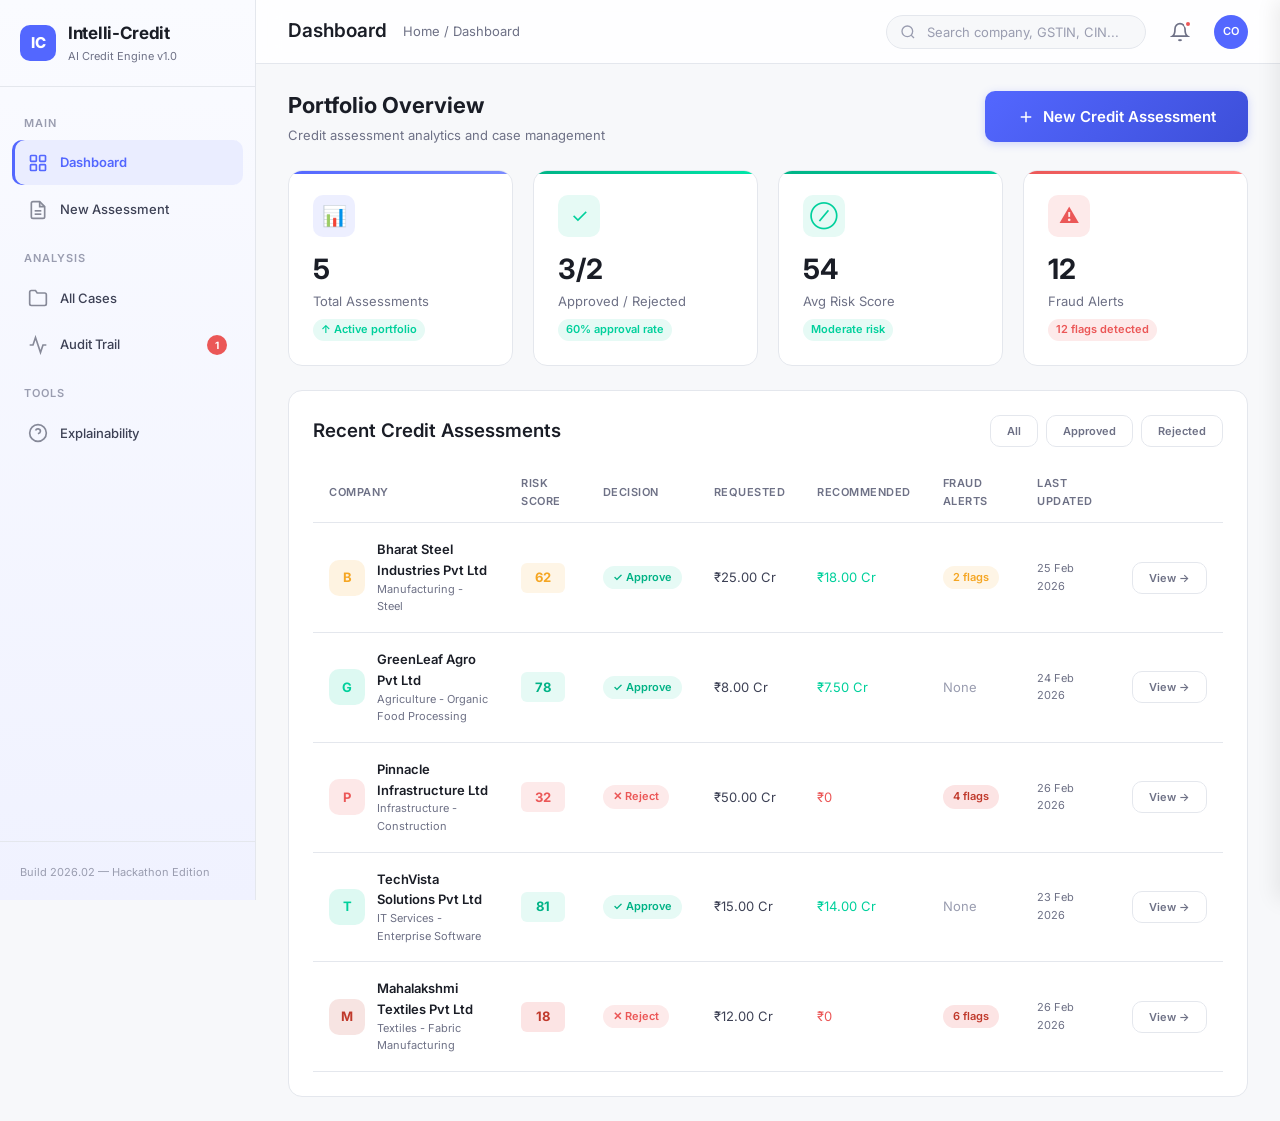
==== index.html @ 8cb84338 "Initial commit: Intelli-Credit application" ====
<!DOCTYPE html>
<html lang="en">

<head>
    <meta charset="UTF-8">
    <meta name="viewport" content="width=device-width, initial-scale=1.0">
    <meta name="description"
        content="Intelli-Credit — AI-Powered Explainable Credit Decisioning Engine for Indian Mid-Sized Corporate Loans">
    <title>Intelli-Credit — AI Credit Decisioning Engine</title>
    <link rel="stylesheet" href="css/styles.css">
    <link rel="stylesheet" href="css/enhancements.css">
    <link rel="icon"
        href="data:image/svg+xml,<svg xmlns='http://www.w3.org/2000/svg' viewBox='0 0 32 32'><rect width='32' height='32' rx='6' fill='%232563eb'/><text x='6' y='24' font-size='22' fill='white' font-weight='bold'>IC</text></svg>">
</head>

<body>
    <div class="app-container">
        <!-- Sidebar -->
        <aside class="sidebar" id="sidebar">
            <div class="sidebar-logo">
                <div class="logo-icon">IC</div>
                <div>
                    <h1>Intelli-Credit</h1>
                    <span>AI Credit Engine v1.0</span>
                </div>
            </div>
            <nav class="sidebar-nav">
                <div class="nav-section-label">Main</div>
                <a class="nav-item active" data-page="dashboard" onclick="navigateTo('dashboard')">
                    <svg class="nav-icon" viewBox="0 0 24 24" fill="none" stroke="currentColor" stroke-width="2">
                        <rect x="3" y="3" width="7" height="7" rx="1" />
                        <rect x="14" y="3" width="7" height="7" rx="1" />
                        <rect x="3" y="14" width="7" height="7" rx="1" />
                        <rect x="14" y="14" width="7" height="7" rx="1" />
                    </svg>
                    Dashboard
                </a>
                <a class="nav-item" data-page="assessment" onclick="navigateTo('assessment')">
                    <svg class="nav-icon" viewBox="0 0 24 24" fill="none" stroke="currentColor" stroke-width="2">
                        <path d="M14 2H6a2 2 0 00-2 2v16a2 2 0 002 2h12a2 2 0 002-2V8z" />
                        <path d="M14 2v6h6" />
                        <line x1="16" y1="13" x2="8" y2="13" />
                        <line x1="16" y1="17" x2="8" y2="17" />
                    </svg>
                    New Assessment
                </a>
                <div class="nav-section-label">Analysis</div>
                <a class="nav-item" data-page="cases" onclick="navigateTo('dashboard')">
                    <svg class="nav-icon" viewBox="0 0 24 24" fill="none" stroke="currentColor" stroke-width="2">
                        <path d="M22 19a2 2 0 01-2 2H4a2 2 0 01-2-2V5a2 2 0 012-2h5l2 3h9a2 2 0 012 2z" />
                    </svg>
                    All Cases
                </a>
                <a class="nav-item" data-page="audit" onclick="navigateTo('audit')">
                    <svg class="nav-icon" viewBox="0 0 24 24" fill="none" stroke="currentColor" stroke-width="2">
                        <polyline points="22 12 18 12 15 21 9 3 6 12 2 12" />
                    </svg>
                    Audit Trail
                    <span class="nav-badge" id="auditBadge">3</span>
                </a>
                <div class="nav-section-label">Tools</div>
                <a class="nav-item" onclick="toggleExplainabilityDrawer()">
                    <svg class="nav-icon" viewBox="0 0 24 24" fill="none" stroke="currentColor" stroke-width="2">
                        <circle cx="12" cy="12" r="10" />
                        <path d="M9.09 9a3 3 0 015.83 1c0 2-3 3-3 3" />
                        <line x1="12" y1="17" x2="12.01" y2="17" />
                    </svg>
                    Explainability
                </a>
            </nav>
            <div class="sidebar-footer">
                <span class="version">Build 2026.02 — Hackathon Edition</span>
            </div>
        </aside>

        <!-- Main Content -->
        <main class="main-content">
            <!-- Header -->
            <header class="header">
                <div class="header-left">
                    <button class="hamburger-btn" id="hamburgerBtn" onclick="toggleMobileSidebar()" aria-label="Toggle menu">
                        <svg viewBox="0 0 24 24" fill="none" stroke="currentColor" stroke-width="2">
                            <line x1="3" y1="6" x2="21" y2="6" />
                            <line x1="3" y1="12" x2="21" y2="12" />
                            <line x1="3" y1="18" x2="21" y2="18" />
                        </svg>
                    </button>
                    <h2 class="header-title" id="pageTitle">Dashboard</h2>
                    <span class="header-breadcrumb" id="breadcrumb">Home / Dashboard</span>
                </div>
                <div class="header-right">
                    <div class="header-search">
                        <svg class="search-icon" viewBox="0 0 24 24" fill="none" stroke="currentColor" stroke-width="2">
                            <circle cx="11" cy="11" r="8" />
                            <line x1="21" y1="21" x2="16.65" y2="16.65" />
                        </svg>
                        <input type="text" id="globalSearch" placeholder="Search company, GSTIN, CIN..."
                            onkeyup="handleSearch(this.value)">
                    </div>
                    <div class="notification-bell" data-tooltip="Notifications" onclick="showToast('No new notifications', 'info')">
                        <svg width="20" height="20" viewBox="0 0 24 24" fill="none" stroke="currentColor" stroke-width="2">
                            <path d="M18 8A6 6 0 0 0 6 8c0 7-3 9-3 9h18s-3-2-3-9" />
                            <path d="M13.73 21a2 2 0 0 1-3.46 0" />
                        </svg>
                        <span class="bell-dot"></span>
                    </div>
                    <div class="header-avatar" data-tooltip="Credit Officer" title="Credit Officer">CO</div>
                </div>
            </header>

            <!-- Page Views -->
            <div class="page-container">

                <!-- ========== DASHBOARD ========== -->
                <div class="page-view active" id="page-dashboard">
                    <div class="section-header">
                        <div>
                            <h1 class="section-title">Portfolio Overview</h1>
                            <p class="section-subtitle">Credit assessment analytics and case management</p>
                        </div>
                        <button class="btn btn-primary btn-lg" onclick="navigateTo('assessment')">
                            <svg width="18" height="18" viewBox="0 0 24 24" fill="none" stroke="currentColor"
                                stroke-width="2">
                                <line x1="12" y1="5" x2="12" y2="19" />
                                <line x1="5" y1="12" x2="19" y2="12" />
                            </svg>
                            New Credit Assessment
                        </button>
                    </div>

                    <!-- KPI Cards -->
                    <div class="kpi-grid" id="kpiGrid"></div>

                    <!-- Cases Table -->
                    <div class="card">
                        <div class="card-header">
                            <h3 style="color:var(--white); font-weight:600;">Recent Credit Assessments</h3>
                            <div style="display:flex;gap:8px;">
                                <button class="btn btn-ghost btn-sm" onclick="filterCases('all')">All</button>
                                <button class="btn btn-ghost btn-sm" onclick="filterCases('Approve')">Approved</button>
                                <button class="btn btn-ghost btn-sm" onclick="filterCases('Reject')">Rejected</button>
                            </div>
                        </div>
                        <div class="table-container">
                            <table class="data-table" id="casesTable">
                                <thead>
                                    <tr>
                                        <th>Company</th>
                                        <th>Risk Score</th>
                                        <th>Decision</th>
                                        <th>Requested</th>
                                        <th>Recommended</th>
                                        <th>Fraud Alerts</th>
                                        <th>Last Updated</th>
                                        <th></th>
                                    </tr>
                                </thead>
                                <tbody id="casesBody"></tbody>
                            </table>
                        </div>
                    </div>
                </div>

                <!-- ========== ASSESSMENT WIZARD ========== -->
                <div class="page-view" id="page-assessment">
                    <div class="wizard-container">
                        <div class="wizard-steps" id="wizardSteps"></div>
                        <div class="wizard-body" id="wizardBody"></div>
                    </div>
                </div>

                <!-- ========== AUDIT TRAIL ========== -->
                <div class="page-view" id="page-audit">
                    <div class="section-header">
                        <div>
                            <h1 class="section-title">Audit Trail</h1>
                            <p class="section-subtitle">Complete traceability of all agent actions and scoring changes
                            </p>
                        </div>
                    </div>
                    <div class="card">
                        <div class="audit-timeline" id="auditTimeline"></div>
                    </div>
                </div>
            </div>
        </main>
    </div>

    <!-- Toast Notifications -->
    <div id="toastContainer"></div>

    <!-- Loading Overlay -->
    <div id="loadingOverlay">
        <div class="loading-spinner"></div>
        <div class="loading-text" id="loadingText">Processing...</div>
    </div>

    <!-- Mobile Overlay -->
    <div class="mobile-overlay" id="mobileOverlay" onclick="toggleMobileSidebar()"></div>

    <!-- Explainability Drawer -->
    <div class="drawer-overlay" id="drawerOverlay" onclick="toggleExplainabilityDrawer()"></div>
    <div class="explainability-drawer" id="explainabilityDrawer">
        <div class="drawer-header">
            <h2>🔍 Explainability Panel</h2>
            <button class="btn btn-ghost btn-icon" onclick="toggleExplainabilityDrawer()">✕</button>
        </div>
        <div class="drawer-body" id="drawerBody">
            <p style="color:var(--text-muted);">Run a credit assessment to see the scoring breakdown here.</p>
        </div>
    </div>

    <!-- Scripts -->
    <script src="js/demoData.js"></script>
    <script src="js/scoringEngine.js"></script>
    <script src="js/reconciliation.js"></script>
    <script src="js/api.js"></script>
    <script src="js/app.js"></script>
    <script src="js/app2.js"></script>
    <script src="js/effects.js"></script>
</body>

</html>
---- css/styles.css ----
/* ============================================
   INTELLI-CREDIT — Groww-Inspired Minimal UI
   Clean, Light, Professional
   ============================================ */

@import url('https://fonts.googleapis.com/css2?family=Inter:wght@300;400;500;600;700;800&display=swap');

/* --- CSS Custom Properties --- */
:root {
  /* Brand */
  --brand-primary: #5367ff;
  --brand-primary-light: #6f7fff;
  --brand-primary-dark: #3d4fd9;
  --brand-green: #00d09c;
  --brand-green-light: #e6faf5;
  --brand-green-dark: #00b386;

  /* Backgrounds */
  --bg-body: #f7f8fa;
  --bg-white: #ffffff;
  --bg-card: #ffffff;
  --bg-hover: #f0f2f8;
  --bg-active: #eaedff;
  --bg-sidebar: #fafbff;
  --bg-header: rgba(255,255,255,0.85);

  /* Text */
  --text-primary: #1a1d26;
  --text-secondary: #3d4155;
  --text-muted: #6e7186;
  --text-light: #9a9db0;
  --text-white: #ffffff;

  /* Borders */
  --border-light: #e4e7ed;
  --border-medium: #cdd1da;
  --border-focus: var(--brand-primary);

  /* Risk Colors */
  --risk-low: #00d09c;
  --risk-low-bg: #e6faf5;
  --risk-medium: #f5a623;
  --risk-medium-bg: #fef5e6;
  --risk-high: #eb5757;
  --risk-high-bg: #fdeaea;
  --risk-critical: #c0392b;
  --risk-critical-bg: #fce4e4;

  /* Semantic */
  --success: #00d09c;
  --warning: #f5a623;
  --danger: #eb5757;
  --info: #5367ff;

  /* Typography */
  --font-family: 'Inter', -apple-system, BlinkMacSystemFont, 'Segoe UI', sans-serif;
  --font-xs: 0.6875rem;
  --font-sm: 0.8125rem;
  --font-base: 0.9375rem;
  --font-md: 1.0625rem;
  --font-lg: 1.1875rem;
  --font-xl: 1.375rem;
  --font-2xl: 1.75rem;
  --font-3xl: 2.125rem;
  --font-4xl: 2.75rem;

  /* Spacing */
  --space-1: 0.25rem;
  --space-2: 0.5rem;
  --space-3: 0.75rem;
  --space-4: 1rem;
  --space-5: 1.25rem;
  --space-6: 1.5rem;
  --space-8: 2rem;
  --space-10: 2.5rem;
  --space-12: 3rem;

  /* Radius */
  --radius-sm: 6px;
  --radius-md: 10px;
  --radius-lg: 14px;
  --radius-xl: 20px;
  --radius-full: 9999px;

  /* Shadows */
  --shadow-xs: 0 1px 2px rgba(0, 0, 0, 0.04);
  --shadow-sm: 0 1px 4px rgba(0, 0, 0, 0.06);
  --shadow-md: 0 4px 12px rgba(0, 0, 0, 0.07);
  --shadow-lg: 0 8px 24px rgba(0, 0, 0, 0.09);
  --shadow-xl: 0 12px 36px rgba(0, 0, 0, 0.12);

  /* Transitions */
  --transition-fast: 150ms ease;
  --transition-base: 250ms ease;
  --transition-slow: 350ms cubic-bezier(0.4, 0, 0.2, 1);

  /* Layout */
  --sidebar-width: 256px;
  --header-height: 64px;
}

/* --- Reset --- */
*,
*::before,
*::after {
  margin: 0;
  padding: 0;
  box-sizing: border-box;
}

html {
  font-size: 16px;
  scroll-behavior: smooth;
}

body {
  font-family: var(--font-family);
  background: var(--bg-body);
  color: var(--text-primary);
  line-height: 1.6;
  min-height: 100vh;
  overflow-x: hidden;
  -webkit-font-smoothing: antialiased;
}

/* --- App Layout --- */
.app-container {
  display: flex;
  min-height: 100vh;
}

/* --- Sidebar --- */
.sidebar {
  width: var(--sidebar-width);
  background: linear-gradient(180deg, #fafbff 0%, #f0f2ff 100%);
  border-right: 1px solid var(--border-light);
  position: fixed;
  top: 0;
  left: 0;
  bottom: 0;
  z-index: 100;
  display: flex;
  flex-direction: column;
  transition: transform var(--transition-slow);
}

.sidebar-logo {
  padding: var(--space-5) var(--space-5);
  border-bottom: 1px solid var(--border-light);
  display: flex;
  align-items: center;
  gap: var(--space-3);
}

.sidebar-logo .logo-icon {
  width: 36px;
  height: 36px;
  background: var(--brand-primary);
  border-radius: var(--radius-md);
  display: flex;
  align-items: center;
  justify-content: center;
  font-size: var(--font-base);
  font-weight: 800;
  color: var(--text-white);
}

.sidebar-logo h1 {
  font-size: var(--font-md);
  font-weight: 700;
  color: var(--text-primary);
  letter-spacing: -0.3px;
}

.sidebar-logo span {
  font-size: var(--font-xs);
  color: var(--text-muted);
  display: block;
  margin-top: 1px;
}

.sidebar-nav {
  flex: 1;
  padding: var(--space-3) var(--space-3);
}

.nav-section-label {
  font-size: var(--font-xs);
  font-weight: 600;
  color: var(--text-light);
  text-transform: uppercase;
  letter-spacing: 1px;
  padding: var(--space-4) var(--space-3) var(--space-2);
}

.nav-item {
  display: flex;
  align-items: center;
  gap: var(--space-3);
  padding: var(--space-3) var(--space-4);
  border-radius: var(--radius-md);
  color: var(--text-secondary);
  text-decoration: none;
  font-size: var(--font-sm);
  font-weight: 500;
  cursor: pointer;
  transition: all var(--transition-base);
  margin-bottom: 2px;
}

.nav-item:hover {
  background: var(--bg-hover);
  color: var(--text-primary);
  transform: translateX(3px);
}

.nav-item.active {
  background: var(--bg-active);
  color: var(--brand-primary);
  font-weight: 600;
  box-shadow: inset 3px 0 0 var(--brand-primary);
}

.nav-item .nav-icon {
  width: 20px;
  height: 20px;
  opacity: 0.6;
}

.nav-item.active .nav-icon {
  opacity: 1;
}

.nav-badge {
  margin-left: auto;
  background: var(--danger);
  color: var(--text-white);
  font-size: 10px;
  font-weight: 700;
  padding: 2px 7px;
  border-radius: var(--radius-full);
  min-width: 20px;
  text-align: center;
}

.sidebar-footer {
  padding: var(--space-4) var(--space-5);
  border-top: 1px solid var(--border-light);
}

.sidebar-footer .version {
  font-size: var(--font-xs);
  color: var(--text-light);
}

/* --- Main Content Area --- */
.main-content {
  flex: 1;
  margin-left: var(--sidebar-width);
  min-height: 100vh;
}

/* --- Header --- */
.header {
  height: var(--header-height);
  background: var(--bg-header);
  backdrop-filter: blur(12px);
  -webkit-backdrop-filter: blur(12px);
  border-bottom: 1px solid var(--border-light);
  display: flex;
  align-items: center;
  justify-content: space-between;
  padding: 0 var(--space-8);
  position: sticky;
  top: 0;
  z-index: 50;
}

.header-left {
  display: flex;
  align-items: center;
  gap: var(--space-4);
}

.header-title {
  font-size: var(--font-lg);
  font-weight: 600;
  color: var(--text-primary);
}

.header-breadcrumb {
  font-size: var(--font-sm);
  color: var(--text-muted);
}

.header-right {
  display: flex;
  align-items: center;
  gap: var(--space-4);
}

.header-search {
  position: relative;
}

.header-search input {
  background: var(--bg-body);
  border: 1px solid var(--border-light);
  border-radius: var(--radius-full);
  padding: var(--space-2) var(--space-4) var(--space-2) var(--space-10);
  color: var(--text-primary);
  font-size: var(--font-sm);
  width: 260px;
  font-family: var(--font-family);
  transition: var(--transition-fast);
}

.header-search input::placeholder {
  color: var(--text-light);
}

.header-search input:focus {
  outline: none;
  border-color: var(--brand-primary);
  box-shadow: 0 0 0 3px rgba(83, 103, 255, 0.1);
  width: 320px;
}

.header-search .search-icon {
  position: absolute;
  left: 14px;
  top: 50%;
  transform: translateY(-50%);
  color: var(--text-light);
  width: 16px;
  height: 16px;
}

.header-avatar {
  width: 34px;
  height: 34px;
  border-radius: var(--radius-full);
  background: var(--brand-primary);
  display: flex;
  align-items: center;
  justify-content: center;
  font-weight: 600;
  font-size: var(--font-xs);
  color: var(--text-white);
  cursor: pointer;
}

/* --- Page Container --- */
.page-container {
  padding: var(--space-6) var(--space-8);
  max-width: 1280px;
}

/* --- Section Header --- */
.section-header {
  display: flex;
  align-items: center;
  justify-content: space-between;
  margin-bottom: var(--space-6);
}

.section-title {
  font-size: var(--font-xl);
  font-weight: 700;
  color: var(--text-primary);
}

.section-subtitle {
  font-size: var(--font-sm);
  color: var(--text-muted);
  margin-top: 2px;
}

/* --- Cards --- */
.card {
  background: var(--bg-card);
  border: 1px solid var(--border-light);
  border-radius: var(--radius-lg);
  padding: var(--space-6);
  transition: box-shadow var(--transition-base), transform var(--transition-base);
}

.card:hover {
  box-shadow: var(--shadow-lg);
  transform: translateY(-1px);
}

.card-header {
  display: flex;
  align-items: center;
  justify-content: space-between;
  margin-bottom: var(--space-4);
}

.card-title {
  font-size: var(--font-xs);
  font-weight: 600;
  color: var(--text-muted);
  text-transform: uppercase;
  letter-spacing: 0.5px;
}

.card-value {
  font-size: var(--font-2xl);
  font-weight: 700;
  color: var(--text-primary);
  line-height: 1.2;
}

.card-subtitle {
  font-size: var(--font-sm);
  color: var(--text-muted);
  margin-top: var(--space-1);
}

.card-icon {
  width: 42px;
  height: 42px;
  border-radius: var(--radius-md);
  display: flex;
  align-items: center;
  justify-content: center;
  font-size: 20px;
}

.card-icon.blue {
  background: rgba(83, 103, 255, 0.1);
  color: var(--brand-primary);
}

.card-icon.teal {
  background: var(--brand-green-light);
  color: var(--brand-green);
}

.card-icon.green {
  background: var(--risk-low-bg);
  color: var(--risk-low);
}

.card-icon.red {
  background: var(--risk-high-bg);
  color: var(--risk-high);
}

.card-icon.purple {
  background: rgba(83, 103, 255, 0.1);
  color: var(--brand-primary);
}

/* --- KPI Grid --- */
.kpi-grid {
  display: grid;
  grid-template-columns: repeat(4, 1fr);
  gap: var(--space-5);
  margin-bottom: var(--space-6);
}

.kpi-card {
  position: relative;
  overflow: hidden;
  transition: box-shadow var(--transition-base), transform var(--transition-base);
}

.kpi-card:hover {
  box-shadow: var(--shadow-lg);
  transform: translateY(-3px);
}

.kpi-card::before {
  content: '';
  position: absolute;
  top: 0;
  left: 0;
  right: 0;
  height: 3px;
  border-radius: var(--radius-lg) var(--radius-lg) 0 0;
}

.kpi-card.blue::before {
  background: linear-gradient(90deg, #5367ff, #7b8cff);
}

.kpi-card.teal::before {
  background: linear-gradient(90deg, #00b386, #00d09c);
}

.kpi-card.green::before {
  background: linear-gradient(90deg, #00b386, #00e6a8);
}

.kpi-card.red::before {
  background: linear-gradient(90deg, #eb5757, #ff7b7b);
}

.kpi-trend {
  display: inline-flex;
  align-items: center;
  gap: 4px;
  font-size: var(--font-xs);
  font-weight: 600;
  padding: 2px 8px;
  border-radius: var(--radius-full);
  margin-top: var(--space-2);
}

.kpi-trend.up {
  background: var(--risk-low-bg);
  color: var(--risk-low);
}

.kpi-trend.down {
  background: var(--risk-high-bg);
  color: var(--risk-high);
}

/* --- Data Table --- */
.table-container {
  overflow-x: auto;
}

.data-table {
  width: 100%;
  border-collapse: separate;
  border-spacing: 0;
}

.data-table thead th {
  padding: var(--space-3) var(--space-4);
  text-align: left;
  font-size: var(--font-xs);
  font-weight: 600;
  color: var(--text-muted);
  text-transform: uppercase;
  letter-spacing: 0.5px;
  border-bottom: 1px solid var(--border-light);
  background: var(--bg-white);
}

.data-table tbody tr {
  cursor: pointer;
  transition: all var(--transition-base);
  position: relative;
}

.data-table tbody tr:hover {
  background: var(--bg-hover);
  box-shadow: inset 3px 0 0 var(--brand-primary);
}

.data-table tbody tr:active {
  background: var(--bg-active);
}

.data-table tbody td {
  padding: var(--space-4);
  font-size: var(--font-sm);
  border-bottom: 1px solid var(--border-light);
  vertical-align: middle;
  color: var(--text-secondary);
}

.data-table .company-cell {
  display: flex;
  align-items: center;
  gap: var(--space-3);
}

.company-avatar {
  width: 36px;
  height: 36px;
  border-radius: var(--radius-md);
  display: flex;
  align-items: center;
  justify-content: center;
  font-weight: 700;
  font-size: var(--font-sm);
  flex-shrink: 0;
}

.company-name {
  font-weight: 600;
  color: var(--text-primary);
}

.company-sector {
  font-size: var(--font-xs);
  color: var(--text-muted);
}

/* --- Badges --- */
.badge {
  display: inline-flex;
  align-items: center;
  gap: 4px;
  padding: 3px 10px;
  border-radius: var(--radius-full);
  font-size: var(--font-xs);
  font-weight: 600;
  white-space: nowrap;
}

.badge.approved {
  background: var(--risk-low-bg);
  color: var(--brand-green-dark);
}

.badge.rejected {
  background: var(--risk-high-bg);
  color: var(--risk-high);
}

.badge.pending {
  background: var(--risk-medium-bg);
  color: var(--risk-medium);
}

.badge.low {
  background: var(--risk-low-bg);
  color: var(--brand-green-dark);
}

.badge.medium {
  background: var(--risk-medium-bg);
  color: var(--risk-medium);
}

.badge.high {
  background: var(--risk-high-bg);
  color: var(--risk-high);
}

.badge.critical {
  background: var(--risk-critical-bg);
  color: var(--risk-critical);
}

/* --- Score Badge --- */
.score-badge {
  display: inline-flex;
  align-items: center;
  justify-content: center;
  width: 44px;
  height: 30px;
  border-radius: var(--radius-sm);
  font-weight: 700;
  font-size: var(--font-sm);
}

.score-badge.low {
  background: var(--risk-low-bg);
  color: var(--brand-green-dark);
}

.score-badge.medium {
  background: var(--risk-medium-bg);
  color: var(--risk-medium);
}

.score-badge.high {
  background: var(--risk-high-bg);
  color: var(--risk-high);
}

.score-badge.critical {
  background: var(--risk-critical-bg);
  color: var(--risk-critical);
}

/* --- Buttons --- */
.btn {
  display: inline-flex;
  align-items: center;
  justify-content: center;
  gap: var(--space-2);
  padding: var(--space-3) var(--space-6);
  border: none;
  border-radius: var(--radius-md);
  font-family: var(--font-family);
  font-size: var(--font-sm);
  font-weight: 600;
  cursor: pointer;
  transition: all var(--transition-base);
  text-decoration: none;
  white-space: nowrap;
  position: relative;
  overflow: hidden;
}

.btn:active {
  transform: scale(0.97);
}

.btn-primary {
  background: linear-gradient(135deg, var(--brand-primary), var(--brand-primary-dark));
  color: var(--text-white);
  box-shadow: 0 2px 8px rgba(83, 103, 255, 0.25);
}

.btn-primary:hover {
  background: linear-gradient(135deg, var(--brand-primary-light), var(--brand-primary));
  transform: translateY(-2px);
  box-shadow: 0 4px 16px rgba(83, 103, 255, 0.35);
}

.btn-secondary {
  background: var(--bg-body);
  color: var(--text-secondary);
  border: 1px solid var(--border-light);
}

.btn-secondary:hover {
  background: var(--bg-hover);
  border-color: var(--border-medium);
}

.btn-success {
  background: var(--brand-green);
  color: var(--text-white);
}

.btn-success:hover {
  background: var(--brand-green-dark);
}

.btn-danger {
  background: var(--risk-high);
  color: var(--text-white);
}

.btn-ghost {
  background: transparent;
  color: var(--text-muted);
  border: 1px solid var(--border-light);
}

.btn-ghost:hover {
  background: var(--bg-hover);
  color: var(--text-primary);
  border-color: var(--border-medium);
}

.btn-sm {
  padding: var(--space-2) var(--space-4);
  font-size: var(--font-xs);
}

.btn-lg {
  padding: var(--space-4) var(--space-8);
  font-size: var(--font-base);
}

.btn-icon {
  width: 34px;
  height: 34px;
  padding: 0;
  border-radius: var(--radius-md);
}

/* --- Form Elements --- */
.form-group {
  margin-bottom: var(--space-5);
}

.form-label {
  display: block;
  font-size: var(--font-sm);
  font-weight: 600;
  color: var(--text-secondary);
  margin-bottom: var(--space-2);
}

.form-input,
.form-select,
.form-textarea {
  width: 100%;
  padding: var(--space-3) var(--space-4);
  background: var(--bg-white);
  border: 1px solid var(--border-light);
  border-radius: var(--radius-md);
  color: var(--text-primary);
  font-family: var(--font-family);
  font-size: var(--font-sm);
  transition: var(--transition-fast);
}

.form-input:focus,
.form-select:focus,
.form-textarea:focus {
  outline: none;
  border-color: var(--brand-primary);
  box-shadow: 0 0 0 3px rgba(83, 103, 255, 0.1);
}

.form-input::placeholder {
  color: var(--text-light);
}

.form-textarea {
  resize: vertical;
  min-height: 100px;
}

.form-select {
  appearance: none;
  background-image: url("data:image/svg+xml,%3Csvg xmlns='http://www.w3.org/2000/svg' width='12' height='12' viewBox='0 0 24 24' fill='none' stroke='%237c7e8c' stroke-width='2'%3E%3Cpath d='M6 9l6 6 6-6'/%3E%3C/svg%3E");
  background-repeat: no-repeat;
  background-position: right 12px center;
  padding-right: 36px;
}

.form-row {
  display: grid;
  grid-template-columns: 1fr 1fr;
  gap: var(--space-4);
}

.form-hint {
  font-size: var(--font-xs);
  color: var(--text-light);
  margin-top: var(--space-1);
}

/* --- Wizard Steps --- */
.wizard-container {
  max-width: 960px;
  margin: 0 auto;
}

.wizard-steps {
  display: flex;
  align-items: center;
  justify-content: center;
  gap: 0;
  margin-bottom: var(--space-8);
  padding: var(--space-4) var(--space-6);
  background: var(--bg-white);
  border-radius: var(--radius-lg);
  border: 1px solid var(--border-light);
}

.wizard-step {
  display: flex;
  align-items: center;
  gap: var(--space-2);
  cursor: pointer;
}

.wizard-step-number {
  width: 30px;
  height: 30px;
  border-radius: var(--radius-full);
  display: flex;
  align-items: center;
  justify-content: center;
  font-size: var(--font-xs);
  font-weight: 700;
  background: var(--bg-body);
  color: var(--text-muted);
  border: 2px solid var(--border-light);
  transition: all var(--transition-base);
  flex-shrink: 0;
}

.wizard-step-label {
  font-size: var(--font-xs);
  color: var(--text-muted);
  font-weight: 500;
  white-space: nowrap;
}

.wizard-step.active .wizard-step-number {
  background: var(--brand-primary);
  color: var(--text-white);
  border-color: var(--brand-primary);
}

.wizard-step.active .wizard-step-label {
  color: var(--brand-primary);
  font-weight: 600;
}

.wizard-step.completed .wizard-step-number {
  background: var(--brand-green);
  color: var(--text-white);
  border-color: var(--brand-green);
}

.wizard-step.completed .wizard-step-label {
  color: var(--text-secondary);
}

.wizard-step-connector {
  width: 32px;
  height: 2px;
  background: var(--border-light);
  margin: 0 var(--space-2);
  flex-shrink: 0;
}

.wizard-step.completed+.wizard-step-connector,
.wizard-step-connector.completed {
  background: var(--brand-green);
}

.wizard-body {
  animation: fadeIn 0.3s ease;
}

@keyframes fadeIn {
  from {
    opacity: 0;
    transform: translateY(8px);
  }

  to {
    opacity: 1;
    transform: translateY(0);
  }
}

.wizard-actions {
  display: flex;
  justify-content: space-between;
  align-items: center;
  margin-top: var(--space-8);
  padding-top: var(--space-6);
  border-top: 1px solid var(--border-light);
}

/* --- Upload Zone --- */
.upload-zone {
  border: 2px dashed var(--border-light);
  border-radius: var(--radius-lg);
  padding: var(--space-12) var(--space-8);
  text-align: center;
  cursor: pointer;
  transition: all var(--transition-fast);
}

.upload-zone:hover,
.upload-zone.dragover {
  border-color: var(--brand-primary);
  background: rgba(83, 103, 255, 0.03);
}

.upload-zone .upload-icon {
  font-size: 48px;
  margin-bottom: var(--space-4);
  opacity: 0.4;
}

.upload-zone h3 {
  font-size: var(--font-lg);
  color: var(--text-primary);
  margin-bottom: var(--space-2);
}

.upload-zone p {
  font-size: var(--font-sm);
  color: var(--text-muted);
}

.upload-file-list {
  margin-top: var(--space-6);
}

.upload-file-item {
  display: flex;
  align-items: center;
  gap: var(--space-3);
  padding: var(--space-3) var(--space-4);
  background: var(--bg-body);
  border: 1px solid var(--border-light);
  border-radius: var(--radius-md);
  margin-bottom: var(--space-2);
}

.upload-file-item .file-icon {
  color: var(--brand-primary);
  font-size: 20px;
}

.upload-file-item .file-info {
  flex: 1;
}

.upload-file-item .file-name {
  font-size: var(--font-sm);
  font-weight: 500;
  color: var(--text-primary);
}

.upload-file-item .file-size {
  font-size: var(--font-xs);
  color: var(--text-muted);
}

.upload-file-item .file-status {
  font-size: var(--font-xs);
  font-weight: 600;
}

.upload-file-item .file-status.success {
  color: var(--risk-low);
}

.upload-file-item .file-status.processing {
  color: var(--brand-primary);
}

.progress-bar {
  width: 100%;
  height: 4px;
  background: var(--bg-body);
  border-radius: var(--radius-full);
  overflow: hidden;
  margin-top: var(--space-2);
}

.progress-bar-fill {
  height: 100%;
  background: var(--brand-primary);
  border-radius: var(--radius-full);
  transition: width 0.5s ease;
}

/* --- Split Screen --- */
.split-screen {
  display: grid;
  grid-template-columns: 1fr 1fr;
  gap: var(--space-5);
}

.split-panel {
  background: var(--bg-white);
  border: 1px solid var(--border-light);
  border-radius: var(--radius-lg);
  overflow: hidden;
}

.split-panel-header {
  padding: var(--space-4) var(--space-5);
  border-bottom: 1px solid var(--border-light);
  display: flex;
  align-items: center;
  justify-content: space-between;
  background: var(--bg-body);
}

.split-panel-header h3 {
  font-size: var(--font-sm);
  font-weight: 600;
  color: var(--text-primary);
}

.split-panel-body {
  padding: var(--space-5);
  max-height: 500px;
  overflow-y: auto;
}

/* --- Financial Table --- */
.financial-table {
  width: 100%;
  border-collapse: collapse;
  font-size: var(--font-xs);
}

.financial-table th {
  text-align: left;
  padding: var(--space-2) var(--space-3);
  color: var(--text-muted);
  font-weight: 600;
  border-bottom: 1px solid var(--border-light);
}

.financial-table td {
  padding: var(--space-2) var(--space-3);
  color: var(--text-secondary);
  border-bottom: 1px solid var(--border-light);
}

.financial-table .editable {
  color: var(--brand-primary);
  cursor: pointer;
  font-weight: 500;
}

/* --- Confidence Levels --- */
.confidence-row {
  display: flex;
  align-items: center;
  justify-content: space-between;
  padding: var(--space-2) 0;
}

.confidence-label {
  font-size: var(--font-xs);
  color: var(--text-secondary);
  font-weight: 500;
}

.confidence-bar {
  width: 120px;
  height: 5px;
  background: var(--bg-body);
  border-radius: var(--radius-full);
  overflow: hidden;
}

.confidence-level-fill {
  height: 100%;
  border-radius: var(--radius-full);
  transition: width 0.5s ease;
}

.confidence-value {
  font-size: var(--font-xs);
  font-weight: 600;
  min-width: 36px;
  text-align: right;
}

/* --- Risk Cards Grid --- */
.risk-cards-grid {
  display: grid;
  grid-template-columns: 1fr 1fr;
  gap: var(--space-5);
}

.risk-card {
  background: var(--bg-white);
  border: 1px solid var(--border-light);
  border-radius: var(--radius-lg);
  overflow: hidden;
  transition: box-shadow var(--transition-fast);
}

.risk-card:hover {
  box-shadow: var(--shadow-md);
}

.risk-card-header {
  padding: var(--space-5) var(--space-5) var(--space-3);
  display: flex;
  align-items: flex-start;
  justify-content: space-between;
}

.risk-card-title {
  font-size: var(--font-sm);
  font-weight: 600;
  color: var(--text-secondary);
}

.risk-card-score {
  font-size: var(--font-2xl);
  font-weight: 800;
  padding: 0 var(--space-5);
}

.risk-card-body {
  padding: var(--space-3) var(--space-5) var(--space-5);
}

.risk-card-bar {
  width: 100%;
  height: 5px;
  background: var(--bg-body);
  border-radius: var(--radius-full);
  overflow: hidden;
  margin: var(--space-3) 0;
}

.risk-card-bar-fill {
  height: 100%;
  border-radius: var(--radius-full);
  transition: width 0.8s ease;
}

.risk-evidence-item {
  display: flex;
  align-items: flex-start;
  gap: var(--space-2);
  font-size: var(--font-xs);
  color: var(--text-muted);
  margin-bottom: var(--space-2);
  padding: var(--space-2) var(--space-3);
  background: var(--bg-body);
  border-radius: var(--radius-sm);
}

.risk-evidence-item .evidence-tag {
  font-weight: 600;
  color: var(--brand-primary);
  white-space: nowrap;
}

/* --- Score Display --- */
.score-display {
  text-align: center;
  padding: var(--space-8) var(--space-4);
}

.score-circle {
  width: 180px;
  height: 180px;
  border-radius: 50%;
  display: flex;
  align-items: center;
  justify-content: center;
  flex-direction: column;
  margin: 0 auto var(--space-6);
  position: relative;
  background: var(--bg-card);
  box-shadow: 0 8px 32px rgba(0,0,0,0.06);
}

.score-circle::before {
  content: '';
  position: absolute;
  inset: -4px;
  border-radius: 50%;
  padding: 4px;
  background: conic-gradient(from 220deg, var(--brand-green), var(--risk-medium), var(--risk-high), var(--border-light));
  -webkit-mask: linear-gradient(#fff 0 0) content-box, linear-gradient(#fff 0 0);
  mask: linear-gradient(#fff 0 0) content-box, linear-gradient(#fff 0 0);
  -webkit-mask-composite: xor;
  mask-composite: exclude;
  animation: scoreRingFadeIn 1s ease-out;
}

@keyframes scoreRingFadeIn {
  from { opacity: 0; transform: rotate(-90deg) scale(0.8); }
  to { opacity: 1; transform: rotate(0deg) scale(1); }
}

.score-circle .score-number {
  font-size: var(--font-4xl);
  font-weight: 800;
  line-height: 1;
}

.score-circle .score-label {
  font-size: var(--font-xs);
  color: var(--text-muted);
  margin-top: var(--space-1);
}

.decision-badge {
  display: inline-flex;
  align-items: center;
  gap: var(--space-2);
  padding: var(--space-2) var(--space-5);
  border-radius: var(--radius-full);
  font-size: var(--font-md);
  font-weight: 700;
  margin-bottom: var(--space-6);
}

.decision-badge.approved {
  background: var(--risk-low-bg);
  color: var(--brand-green-dark);
  border: 1px solid rgba(0, 208, 156, 0.25);
}

.decision-badge.rejected {
  background: var(--risk-high-bg);
  color: var(--risk-high);
  border: 1px solid rgba(235, 87, 87, 0.25);
}

/* --- Reason Cards --- */
.reason-card {
  background: var(--bg-body);
  border: 1px solid var(--border-light);
  border-radius: var(--radius-md);
  padding: var(--space-4);
  margin-bottom: var(--space-3);
  display: flex;
  gap: var(--space-4);
  transition: background var(--transition-fast);
}

.reason-card:hover {
  background: var(--bg-hover);
}

.reason-number {
  width: 26px;
  height: 26px;
  border-radius: var(--radius-full);
  background: var(--brand-primary);
  color: var(--text-white);
  display: flex;
  align-items: center;
  justify-content: center;
  font-weight: 700;
  font-size: var(--font-xs);
  flex-shrink: 0;
}

.reason-content {
  flex: 1;
}

.reason-text {
  font-size: var(--font-sm);
  font-weight: 500;
  color: var(--text-primary);
  margin-bottom: var(--space-2);
}

.reason-meta {
  display: flex;
  gap: var(--space-4);
  font-size: var(--font-xs);
  color: var(--text-muted);
}

.reason-meta .score-impact {
  color: var(--risk-high);
  font-weight: 600;
}

.reason-meta .evidence-link {
  color: var(--brand-primary);
  cursor: pointer;
}

/* --- Decision Grid --- */
.decision-grid {
  display: grid;
  grid-template-columns: repeat(3, 1fr);
  gap: var(--space-4);
  margin: var(--space-6) 0;
}

.decision-metric {
  background: var(--bg-body);
  border: 1px solid var(--border-light);
  border-radius: var(--radius-md);
  padding: var(--space-5);
  text-align: center;
}

.decision-metric .metric-label {
  font-size: var(--font-xs);
  color: var(--text-muted);
  text-transform: uppercase;
  letter-spacing: 0.5px;
  margin-bottom: var(--space-2);
}

.decision-metric .metric-value {
  font-size: var(--font-xl);
  font-weight: 700;
  color: var(--text-primary);
}

/* --- Explainability Drawer --- */
.explainability-drawer {
  position: fixed;
  top: 0;
  right: -440px;
  width: 440px;
  height: 100vh;
  background: var(--bg-white);
  border-left: 1px solid var(--border-light);
  z-index: 200;
  transition: right var(--transition-slow);
  display: flex;
  flex-direction: column;
  box-shadow: -4px 0 20px rgba(0, 0, 0, 0.08);
}

.explainability-drawer.open {
  right: 0;
}

.drawer-overlay {
  position: fixed;
  inset: 0;
  background: rgba(0, 0, 0, 0.25);
  z-index: 199;
  opacity: 0;
  pointer-events: none;
  transition: opacity var(--transition-base);
}

.drawer-overlay.open {
  opacity: 1;
  pointer-events: auto;
}

.drawer-header {
  padding: var(--space-5);
  border-bottom: 1px solid var(--border-light);
  display: flex;
  align-items: center;
  justify-content: space-between;
}

.drawer-header h2 {
  font-size: var(--font-md);
  font-weight: 600;
  color: var(--text-primary);
}

.drawer-body {
  flex: 1;
  overflow-y: auto;
  padding: var(--space-5);
}

/* --- Explain Components --- */
.explain-component {
  border: 1px solid var(--border-light);
  border-radius: var(--radius-md);
  margin-bottom: var(--space-3);
  overflow: hidden;
}

.explain-component-header {
  padding: var(--space-3) var(--space-4);
  display: flex;
  align-items: center;
  justify-content: space-between;
  cursor: pointer;
  background: var(--bg-body);
}

.explain-component-header:hover {
  background: var(--bg-hover);
}

.explain-component-name {
  font-size: var(--font-sm);
  font-weight: 600;
  color: var(--text-primary);
}

.explain-component-score {
  font-size: var(--font-sm);
  font-weight: 700;
}

.explain-component-body {
  padding: var(--space-3) var(--space-4);
  border-top: 1px solid var(--border-light);
  font-size: var(--font-xs);
}

.explain-row {
  display: flex;
  justify-content: space-between;
  align-items: center;
  padding: 3px 0;
}

.explain-row .label {
  color: var(--text-muted);
}

.explain-row .value {
  color: var(--text-primary);
  font-weight: 600;
}

/* --- Audit Trail --- */
.audit-timeline {
  position: relative;
}

.audit-entry {
  display: flex;
  gap: var(--space-4);
  padding: var(--space-4) 0;
  position: relative;
}

.audit-entry::before {
  content: '';
  position: absolute;
  left: 10px;
  top: 36px;
  bottom: -8px;
  width: 2px;
  background: var(--border-light);
}

.audit-entry:last-child::before {
  display: none;
}

.audit-entry-header {
  display: flex;
  flex-direction: column;
  align-items: center;
  min-width: 22px;
}

.audit-entry-header::before {
  content: '';
  width: 10px;
  height: 10px;
  border-radius: 50%;
  background: var(--brand-primary);
  border: 2px solid var(--bg-white);
  flex-shrink: 0;
  z-index: 1;
}

.audit-entry.complete .audit-entry-header::before {
  background: var(--brand-green);
}

.audit-entry-time {
  font-size: var(--font-xs);
  color: var(--text-light);
  white-space: nowrap;
  margin-top: var(--space-2);
}

.audit-entry-agent {
  font-size: var(--font-xs);
  color: var(--brand-primary);
  font-weight: 600;
}

.audit-entry-content {
  flex: 1;
  background: var(--bg-body);
  border: 1px solid var(--border-light);
  border-radius: var(--radius-md);
  padding: var(--space-3) var(--space-4);
}

.audit-entry-title {
  font-weight: 600;
  font-size: var(--font-sm);
  color: var(--text-primary);
  margin-bottom: 2px;
}

.audit-entry-desc {
  font-size: var(--font-xs);
  color: var(--text-muted);
}

.audit-change {
  display: flex;
  align-items: center;
  gap: var(--space-3);
  margin-top: var(--space-2);
  font-size: var(--font-xs);
  color: var(--text-muted);
}

.audit-change .before {
  color: var(--risk-high);
  text-decoration: line-through;
}

.audit-change .after {
  color: var(--brand-green);
  font-weight: 600;
}

/* --- Empty State --- */
.empty-state {
  text-align: center;
  padding: var(--space-12);
}

.empty-icon {
  font-size: 48px;
  opacity: 0.3;
  margin-bottom: var(--space-4);
}

.empty-state h3 {
  font-size: var(--font-lg);
  color: var(--text-primary);
  margin-bottom: var(--space-2);
}

.empty-state p {
  font-size: var(--font-sm);
  color: var(--text-muted);
}

/* --- Page View --- */
.page-view {
  display: none;
}

.page-view.active {
  display: block;
  animation: fadeIn 0.3s ease;
}

/* --- Impact Preview --- */
.impact-preview {
  background: var(--bg-body);
  border: 1px solid var(--border-light);
  border-radius: var(--radius-md);
  padding: var(--space-4);
  margin-top: var(--space-4);
}

.impact-item {
  display: flex;
  justify-content: space-between;
  align-items: center;
  padding: var(--space-2) 0;
  font-size: var(--font-xs);
}

.impact-text {
  color: var(--text-secondary);
}

.impact-delta {
  font-weight: 700;
  font-size: var(--font-xs);
}

.impact-delta.positive {
  color: var(--brand-green);
}

.impact-delta.negative {
  color: var(--risk-high);
}

/* --- SVG Bar Chart --- */
.bar-chart-svg text {
  font-family: var(--font-family);
}

/* --- Responsive --- */
@media (max-width: 1200px) {
  .kpi-grid {
    grid-template-columns: repeat(2, 1fr);
  }

  .risk-cards-grid {
    grid-template-columns: 1fr;
  }

  .decision-grid {
    grid-template-columns: repeat(2, 1fr);
  }
}

@media (max-width: 900px) {
  .sidebar {
    transform: translateX(-100%);
    box-shadow: var(--shadow-xl);
  }

  .sidebar.open {
    transform: translateX(0);
  }

  .main-content {
    margin-left: 0;
  }

  .split-screen {
    grid-template-columns: 1fr;
  }

  .form-row {
    grid-template-columns: 1fr;
  }

  .mobile-overlay {
    display: block;
    position: fixed;
    inset: 0;
    background: rgba(0,0,0,0.4);
    backdrop-filter: blur(4px);
    -webkit-backdrop-filter: blur(4px);
    z-index: 99;
    opacity: 0;
    pointer-events: none;
    transition: opacity var(--transition-base);
  }

  .mobile-overlay.active {
    opacity: 1;
    pointer-events: auto;
  }

  .hamburger-btn {
    display: flex;
  }
}

@media (max-width: 640px) {
  .kpi-grid {
    grid-template-columns: 1fr;
  }

  .header-search input {
    width: 180px;
  }

  .page-container {
    padding: var(--space-4);
  }
}

/* --- Scrollbar --- */
::-webkit-scrollbar {
  width: 5px;
}

::-webkit-scrollbar-track {
  background: transparent;
}

::-webkit-scrollbar-thumb {
  background: var(--border-medium);
  border-radius: 3px;
}

::-webkit-scrollbar-thumb:hover {
  background: var(--text-light);
}

/* --- Selection --- */
::selection {
  background: rgba(83, 103, 255, 0.15);
  color: var(--text-primary);
}
---- css/enhancements.css ----
/* ============================================
   INTELLI-CREDIT — Enhanced UX Effects
   Skeletons, Toasts, Loading, Tooltips, Animations
   ============================================ */

/* --- Smooth card transitions --- */
.card,
.kpi-card,
.risk-card,
.split-panel,
.decision-metric {
    transition: box-shadow 0.25s ease, transform 0.25s ease;
}

/* --- Nav active indicator (animated) --- */
.nav-item {
    position: relative;
}

.nav-item.active::before {
    content: '';
    position: absolute;
    left: 0;
    top: 50%;
    transform: translateY(-50%);
    width: 3px;
    height: 20px;
    background: var(--brand-primary);
    border-radius: 0 3px 3px 0;
    animation: navIndicatorSlide 0.3s ease;
}

@keyframes navIndicatorSlide {
    from {
        height: 0;
        opacity: 0;
    }

    to {
        height: 20px;
        opacity: 1;
    }
}

/* --- Subtle table row transition --- */
.data-table tbody tr {
    transition: all 0.2s ease;
}

/* --- Smooth badge hover --- */
.badge {
    transition: transform 0.15s ease, box-shadow 0.15s ease;
}

.badge:hover {
    transform: scale(1.05);
}

/* --- Focus ring --- */
*:focus-visible {
    outline: 2px solid var(--brand-primary);
    outline-offset: 2px;
}

/* --- Smooth page view --- */
.page-view.active {
    animation: pageSlideIn 0.35s cubic-bezier(0.4, 0, 0.2, 1);
}

@keyframes pageSlideIn {
    from {
        opacity: 0;
        transform: translateY(12px);
    }

    to {
        opacity: 1;
        transform: translateY(0);
    }
}

/* --- Wizard step completed check --- */
.wizard-step.completed .wizard-step-number::after {
    content: '✓';
    font-size: 14px;
}

/* --- Score circle animation --- */
.score-circle .score-number {
    animation: scoreCount 0.6s ease-out;
}

@keyframes scoreCount {
    from {
        opacity: 0;
        transform: scale(0.8);
    }

    to {
        opacity: 1;
        transform: scale(1);
    }
}

.decision-badge {
    animation: badgePop 0.5s cubic-bezier(0.34, 1.56, 0.64, 1) 0.3s backwards;
}

@keyframes badgePop {
    from {
        opacity: 0;
        transform: scale(0.7) translateY(8px);
    }

    to {
        opacity: 1;
        transform: scale(1) translateY(0);
    }
}

/* --- Reason card stagger --- */
.reason-card {
    animation: cardSlideUp 0.35s ease backwards;
}

.reason-card:nth-child(1) {
    animation-delay: 0.05s;
}

.reason-card:nth-child(2) {
    animation-delay: 0.1s;
}

.reason-card:nth-child(3) {
    animation-delay: 0.15s;
}

.reason-card:nth-child(4) {
    animation-delay: 0.2s;
}

.reason-card:nth-child(5) {
    animation-delay: 0.25s;
}

@keyframes cardSlideUp {
    from {
        opacity: 0;
        transform: translateY(10px);
    }

    to {
        opacity: 1;
        transform: translateY(0);
    }
}

/* =============================================
   SKELETON LOADING SHIMMER
   ============================================= */
.skeleton {
    background: linear-gradient(90deg, #eee 25%, #e0e0e0 50%, #eee 75%);
    background-size: 200% 100%;
    animation: shimmer 1.5s ease-in-out infinite;
    border-radius: var(--radius-md);
    color: transparent !important;
    pointer-events: none;
    user-select: none;
}

.skeleton * {
    visibility: hidden;
}

.skeleton-line {
    height: 14px;
    margin-bottom: 8px;
    border-radius: 6px;
    background: linear-gradient(90deg, #eee 25%, #e0e0e0 50%, #eee 75%);
    background-size: 200% 100%;
    animation: shimmer 1.5s ease-in-out infinite;
}

.skeleton-line.short {
    width: 60%;
}

.skeleton-line.medium {
    width: 80%;
}

.skeleton-line.long {
    width: 95%;
}

.skeleton-circle {
    width: 42px;
    height: 42px;
    border-radius: 50%;
    background: linear-gradient(90deg, #eee 25%, #e0e0e0 50%, #eee 75%);
    background-size: 200% 100%;
    animation: shimmer 1.5s ease-in-out infinite;
}

@keyframes shimmer {
    0% {
        background-position: 200% 0;
    }

    100% {
        background-position: -200% 0;
    }
}

/* =============================================
   TOAST NOTIFICATIONS
   ============================================= */
#toastContainer {
    position: fixed;
    top: 80px;
    right: 24px;
    z-index: 10000;
    display: flex;
    flex-direction: column;
    gap: 10px;
    pointer-events: none;
}

.toast {
    display: flex;
    align-items: center;
    gap: 10px;
    padding: 12px 20px;
    border-radius: 12px;
    font-size: var(--font-sm);
    font-weight: 500;
    font-family: var(--font-family);
    color: white;
    pointer-events: auto;
    box-shadow: 0 8px 24px rgba(0, 0, 0, 0.15);
    animation: toastSlideIn 0.4s cubic-bezier(0.34, 1.56, 0.64, 1);
    max-width: 360px;
    backdrop-filter: blur(12px);
    -webkit-backdrop-filter: blur(12px);
}

.toast.removing {
    animation: toastSlideOut 0.3s ease forwards;
}

.toast.success {
    background: linear-gradient(135deg, rgba(0, 179, 134, 0.95), rgba(0, 208, 156, 0.95));
}

.toast.error {
    background: linear-gradient(135deg, rgba(192, 57, 43, 0.95), rgba(235, 87, 87, 0.95));
}

.toast.info {
    background: linear-gradient(135deg, rgba(61, 79, 217, 0.95), rgba(83, 103, 255, 0.95));
}

.toast.warning {
    background: linear-gradient(135deg, rgba(210, 143, 0, 0.95), rgba(245, 166, 35, 0.95));
}

.toast-icon {
    font-size: 18px;
    flex-shrink: 0;
}

.toast-close {
    margin-left: auto;
    background: none;
    border: none;
    color: rgba(255, 255, 255, 0.7);
    cursor: pointer;
    font-size: 16px;
    padding: 2px;
    transition: color 0.15s;
}

.toast-close:hover {
    color: white;
}

@keyframes toastSlideIn {
    from {
        opacity: 0;
        transform: translateX(80px) scale(0.9);
    }

    to {
        opacity: 1;
        transform: translateX(0) scale(1);
    }
}

@keyframes toastSlideOut {
    from {
        opacity: 1;
        transform: translateX(0) scale(1);
    }

    to {
        opacity: 0;
        transform: translateX(80px) scale(0.9);
    }
}

/* =============================================
   LOADING OVERLAY
   ============================================= */
#loadingOverlay {
    position: fixed;
    inset: 0;
    background: rgba(255, 255, 255, 0.7);
    backdrop-filter: blur(8px);
    -webkit-backdrop-filter: blur(8px);
    z-index: 9999;
    display: none;
    align-items: center;
    justify-content: center;
    flex-direction: column;
    gap: 16px;
}

#loadingOverlay.active {
    display: flex;
}

.loading-spinner {
    width: 48px;
    height: 48px;
    border: 4px solid var(--border-light);
    border-top-color: var(--brand-primary);
    border-radius: 50%;
    animation: spin 0.8s linear infinite;
}

.loading-text {
    font-size: var(--font-sm);
    font-weight: 500;
    color: var(--text-secondary);
    animation: loadingPulse 1.5s ease-in-out infinite;
}

@keyframes spin {
    to {
        transform: rotate(360deg);
    }
}

@keyframes loadingPulse {

    0%,
    100% {
        opacity: 1;
    }

    50% {
        opacity: 0.5;
    }
}

/* =============================================
   CSS TOOLTIPS
   ============================================= */
[data-tooltip] {
    position: relative;
    cursor: help;
}

[data-tooltip]::after {
    content: attr(data-tooltip);
    position: absolute;
    bottom: calc(100% + 8px);
    left: 50%;
    transform: translateX(-50%) scale(0.9);
    background: #1a1d26;
    color: white;
    font-size: 11px;
    font-weight: 500;
    padding: 6px 12px;
    border-radius: 8px;
    white-space: nowrap;
    pointer-events: none;
    opacity: 0;
    transition: all 0.2s ease;
    z-index: 1000;
    box-shadow: 0 4px 12px rgba(0, 0, 0, 0.15);
}

[data-tooltip]::before {
    content: '';
    position: absolute;
    bottom: calc(100% + 2px);
    left: 50%;
    transform: translateX(-50%);
    border: 5px solid transparent;
    border-top-color: #1a1d26;
    pointer-events: none;
    opacity: 0;
    transition: all 0.2s ease;
    z-index: 1000;
}

[data-tooltip]:hover::after,
[data-tooltip]:hover::before {
    opacity: 1;
    transform: translateX(-50%) scale(1);
}

/* =============================================
   STAGGERED ENTRANCE ANIMATIONS
   ============================================= */
.stagger-item {
    opacity: 0;
    transform: translateY(16px);
    animation: staggerFadeIn 0.4s ease forwards;
}

.stagger-item:nth-child(1) {
    animation-delay: 0s;
}

.stagger-item:nth-child(2) {
    animation-delay: 0.06s;
}

.stagger-item:nth-child(3) {
    animation-delay: 0.12s;
}

.stagger-item:nth-child(4) {
    animation-delay: 0.18s;
}

.stagger-item:nth-child(5) {
    animation-delay: 0.24s;
}

.stagger-item:nth-child(6) {
    animation-delay: 0.30s;
}

.stagger-item:nth-child(7) {
    animation-delay: 0.36s;
}

.stagger-item:nth-child(8) {
    animation-delay: 0.42s;
}

@keyframes staggerFadeIn {
    to {
        opacity: 1;
        transform: translateY(0);
    }
}

/* =============================================
   BUTTON RIPPLE EFFECT
   ============================================= */
.btn-ripple {
    position: absolute;
    border-radius: 50%;
    background: rgba(255, 255, 255, 0.35);
    transform: scale(0);
    animation: ripple 0.5s ease-out;
    pointer-events: none;
}

@keyframes ripple {
    to {
        transform: scale(4);
        opacity: 0;
    }
}

/* =============================================
   HAMBURGER BUTTON (Mobile)
   ============================================= */
.hamburger-btn {
    display: none;
    align-items: center;
    justify-content: center;
    width: 36px;
    height: 36px;
    border: none;
    background: none;
    cursor: pointer;
    padding: 0;
    color: var(--text-secondary);
    border-radius: var(--radius-md);
    transition: background 0.2s;
    margin-right: var(--space-3);
}

.hamburger-btn:hover {
    background: var(--bg-hover);
}

.hamburger-btn svg {
    width: 22px;
    height: 22px;
}

/* =============================================
   NOTIFICATION BELL
   ============================================= */
.notification-bell {
    position: relative;
    width: 36px;
    height: 36px;
    display: flex;
    align-items: center;
    justify-content: center;
    border-radius: var(--radius-md);
    cursor: pointer;
    transition: background 0.2s;
    color: var(--text-muted);
}

.notification-bell:hover {
    background: var(--bg-hover);
    color: var(--text-primary);
}

.notification-bell .bell-dot {
    position: absolute;
    top: 6px;
    right: 6px;
    width: 8px;
    height: 8px;
    border-radius: 50%;
    background: var(--danger);
    border: 2px solid var(--bg-white);
    animation: bellPulse 2s ease infinite;
}

@keyframes bellPulse {

    0%,
    100% {
        transform: scale(1);
    }

    50% {
        transform: scale(1.3);
    }
}

/* =============================================
   CONFETTI EFFECT (for Approve decision)
   ============================================= */
.confetti-container {
    position: fixed;
    top: 0;
    left: 0;
    width: 100%;
    height: 100%;
    pointer-events: none;
    z-index: 9998;
    overflow: hidden;
}

.confetti-piece {
    position: absolute;
    top: -10px;
    width: 10px;
    height: 10px;
    border-radius: 2px;
    animation: confettiFall 3s ease-in-out forwards;
}

@keyframes confettiFall {
    0% {
        transform: translateY(-10px) rotate(0deg) scale(1);
        opacity: 1;
    }

    100% {
        transform: translateY(100vh) rotate(720deg) scale(0.3);
        opacity: 0;
    }
}

/* =============================================
   EMPTY STATE (improved)
   ============================================= */
.empty-state-icon {
    width: 64px;
    height: 64px;
    margin: 0 auto var(--space-4);
    background: var(--bg-body);
    border-radius: 50%;
    display: flex;
    align-items: center;
    justify-content: center;
    font-size: 28px;
}

/* =============================================
   PROGRESS ANIMATION (Wizard)
   ============================================= */
.wizard-step-connector.animating {
    background: linear-gradient(90deg, var(--brand-green) 50%, var(--border-light) 50%);
    background-size: 200% 100%;
    animation: progressFill 0.5s ease forwards;
}

@keyframes progressFill {
    from {
        background-position: 100% 0;
    }

    to {
        background-position: 0 0;
    }
}

/* --- Pulse animation for active wizard step --- */
.wizard-step.active .wizard-step-number {
    animation: stepPulse 2s ease infinite;
}

@keyframes stepPulse {

    0%,
    100% {
        box-shadow: 0 0 0 0 rgba(83, 103, 255, 0.3);
    }

    50% {
        box-shadow: 0 0 0 8px rgba(83, 103, 255, 0);
    }
}

/* =============================================
   DECISION SHAKE (Reject)
   ============================================= */
.shake-animation {
    animation: rejectShake 0.5s ease;
}

@keyframes rejectShake {

    0%,
    100% {
        transform: translateX(0);
    }

    10%,
    30%,
    50%,
    70%,
    90% {
        transform: translateX(-4px);
    }

    20%,
    40%,
    60%,
    80% {
        transform: translateX(4px);
    }
}
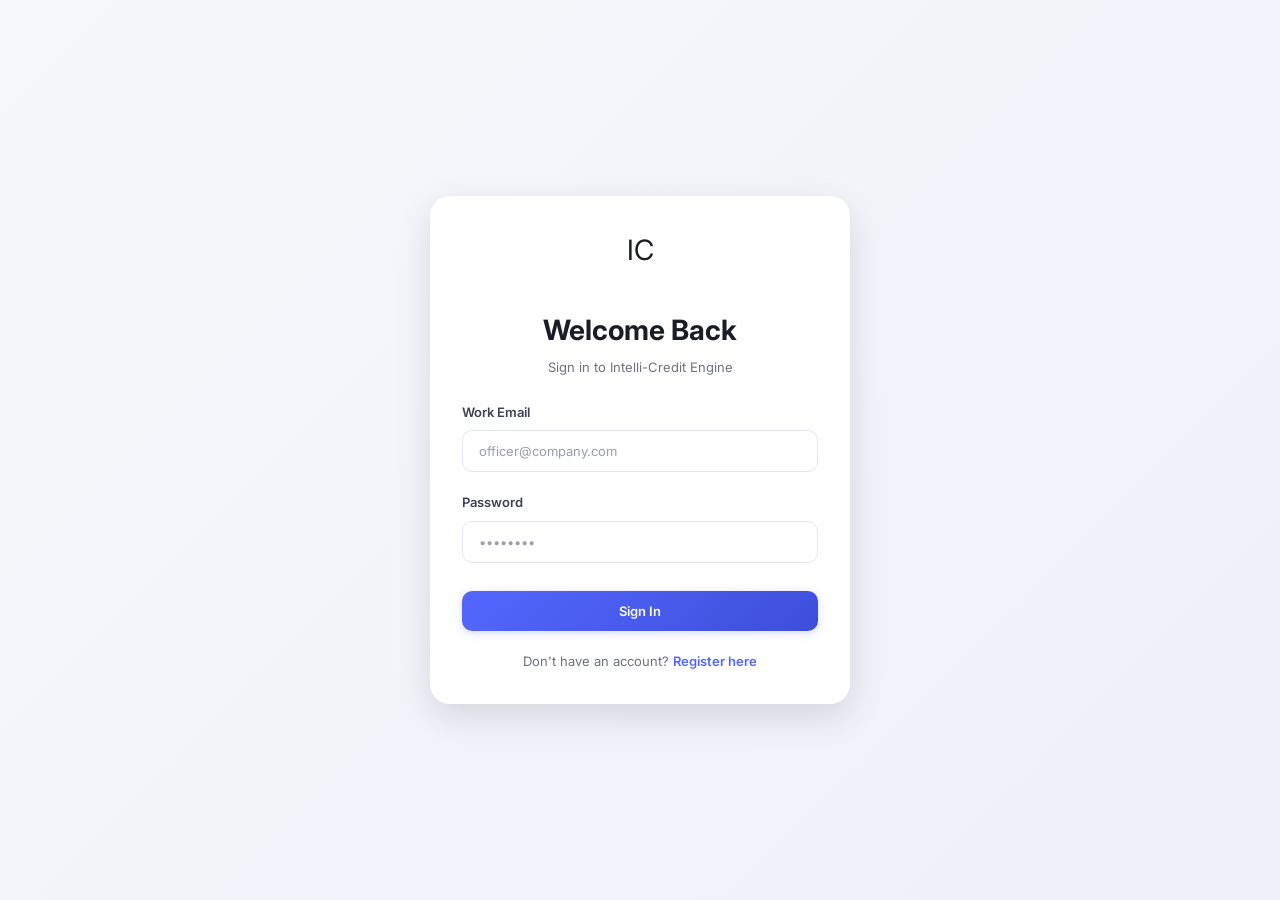
==== commit b2965578: "Feat: Add authentication screen (Login and Register views)" ====
--- a/index.html
+++ b/index.html
@@ -14,7 +14,70 @@
 </head>
 
 <body>
-    <div class="app-container">
+    <!-- Authentication View -->
+    <div class="auth-wrapper" id="authWrapper">
+        <div class="auth-card">
+            <!-- Sign In View -->
+            <div id="signInView">
+                <div class="auth-header">
+                    <div class="logo-icon logo-large">IC</div>
+                    <h1>Welcome Back</h1>
+                    <p>Sign in to Intelli-Credit Engine</p>
+                </div>
+                <form onsubmit="handleAuth(event, 'login')">
+                    <div class="form-group">
+                        <label class="form-label">Work Email</label>
+                        <input type="email" class="form-input" id="loginEmail" placeholder="officer@company.com" required>
+                    </div>
+                    <div class="form-group">
+                        <label class="form-label">Password</label>
+                        <input type="password" class="form-input" id="loginPassword" placeholder="••••••••" required>
+                    </div>
+                    <button type="submit" class="btn btn-primary" style="width: 100%; margin-top: var(--space-2);">Sign In</button>
+                </form>
+                <div class="auth-switch">
+                    Don't have an account? <a href="#" onclick="toggleAuthView(event, 'register')">Register here</a>
+                </div>
+            </div>
+
+            <!-- Register View -->
+            <div id="registerView" style="display: none;">
+                <div class="auth-header">
+                    <div class="logo-icon logo-large">IC</div>
+                    <h1>Create Account</h1>
+                    <p>Request access to the Engine</p>
+                </div>
+                <form onsubmit="handleAuth(event, 'register')">
+                    <div class="form-group">
+                        <label class="form-label">Full Name</label>
+                        <input type="text" class="form-input" id="registerName" placeholder="John Doe" required>
+                    </div>
+                    <div class="form-group">
+                        <label class="form-label">Work Email</label>
+                        <input type="email" class="form-input" id="registerEmail" placeholder="officer@company.com" required>
+                    </div>
+                    <div class="form-group">
+                        <label class="form-label">Password</label>
+                        <input type="password" class="form-input" id="registerPassword" placeholder="Create a password" required>
+                    </div>
+                    <div class="form-group">
+                        <label class="form-label">Role</label>
+                        <select class="form-select" id="registerRole">
+                            <option value="Credit Officer">Credit Officer</option>
+                            <option value="Risk Manager">Risk Manager</option>
+                            <option value="Administrator">Administrator</option>
+                        </select>
+                    </div>
+                    <button type="submit" class="btn btn-primary" style="width: 100%; margin-top: var(--space-2);">Submit Registration</button>
+                </form>
+                <div class="auth-switch">
+                    Already have an account? <a href="#" onclick="toggleAuthView(event, 'login')">Sign in</a>
+                </div>
+            </div>
+        </div>
+    </div>
+
+    <div class="app-container" id="appContainer" style="display: none;">
         <!-- Sidebar -->
         <aside class="sidebar" id="sidebar">
             <div class="sidebar-logo">
--- a/css/enhancements.css
+++ b/css/enhancements.css
@@ -665,4 +665,84 @@
     80% {
         transform: translateX(4px);
     }
+}
+
+/* =============================================
+   AUTHENTICATION VIEW (Login / Register)
+   ============================================= */
+.auth-wrapper {
+    position: fixed;
+    inset: 0;
+    display: flex;
+    align-items: center;
+    justify-content: center;
+    background: linear-gradient(135deg, var(--bg-body) 0%, #eef0fa 100%);
+    z-index: 10000;
+}
+
+.auth-card {
+    background: var(--bg-white);
+    padding: var(--space-8);
+    border-radius: var(--radius-xl);
+    box-shadow: var(--shadow-xl);
+    width: 100%;
+    max-width: 420px;
+    animation: authSlideUp 0.6s cubic-bezier(0.16, 1, 0.3, 1);
+    position: relative;
+    overflow: hidden;
+}
+
+@keyframes authSlideUp {
+    from {
+        opacity: 0;
+        transform: translateY(40px) scale(0.95);
+    }
+    to {
+        opacity: 1;
+        transform: translateY(0) scale(1);
+    }
+}
+
+.auth-header {
+    text-align: center;
+    margin-bottom: var(--space-6);
+}
+
+.auth-header .logo-icon.logo-large {
+    width: 64px;
+    height: 64px;
+    font-size: 28px;
+    margin: 0 auto var(--space-4) auto;
+    border-radius: var(--radius-lg);
+}
+
+.auth-header h1 {
+    font-size: var(--font-2xl);
+    font-weight: 700;
+    color: var(--text-primary);
+    margin-bottom: var(--space-1);
+}
+
+.auth-header p {
+    font-size: var(--font-sm);
+    color: var(--text-muted);
+}
+
+.auth-switch {
+    text-align: center;
+    margin-top: var(--space-5);
+    font-size: var(--font-sm);
+    color: var(--text-muted);
+}
+
+.auth-switch a {
+    color: var(--brand-primary);
+    font-weight: 600;
+    text-decoration: none;
+    transition: color var(--transition-fast);
+}
+
+.auth-switch a:hover {
+    color: var(--brand-primary-light);
+    text-decoration: underline;
 }
